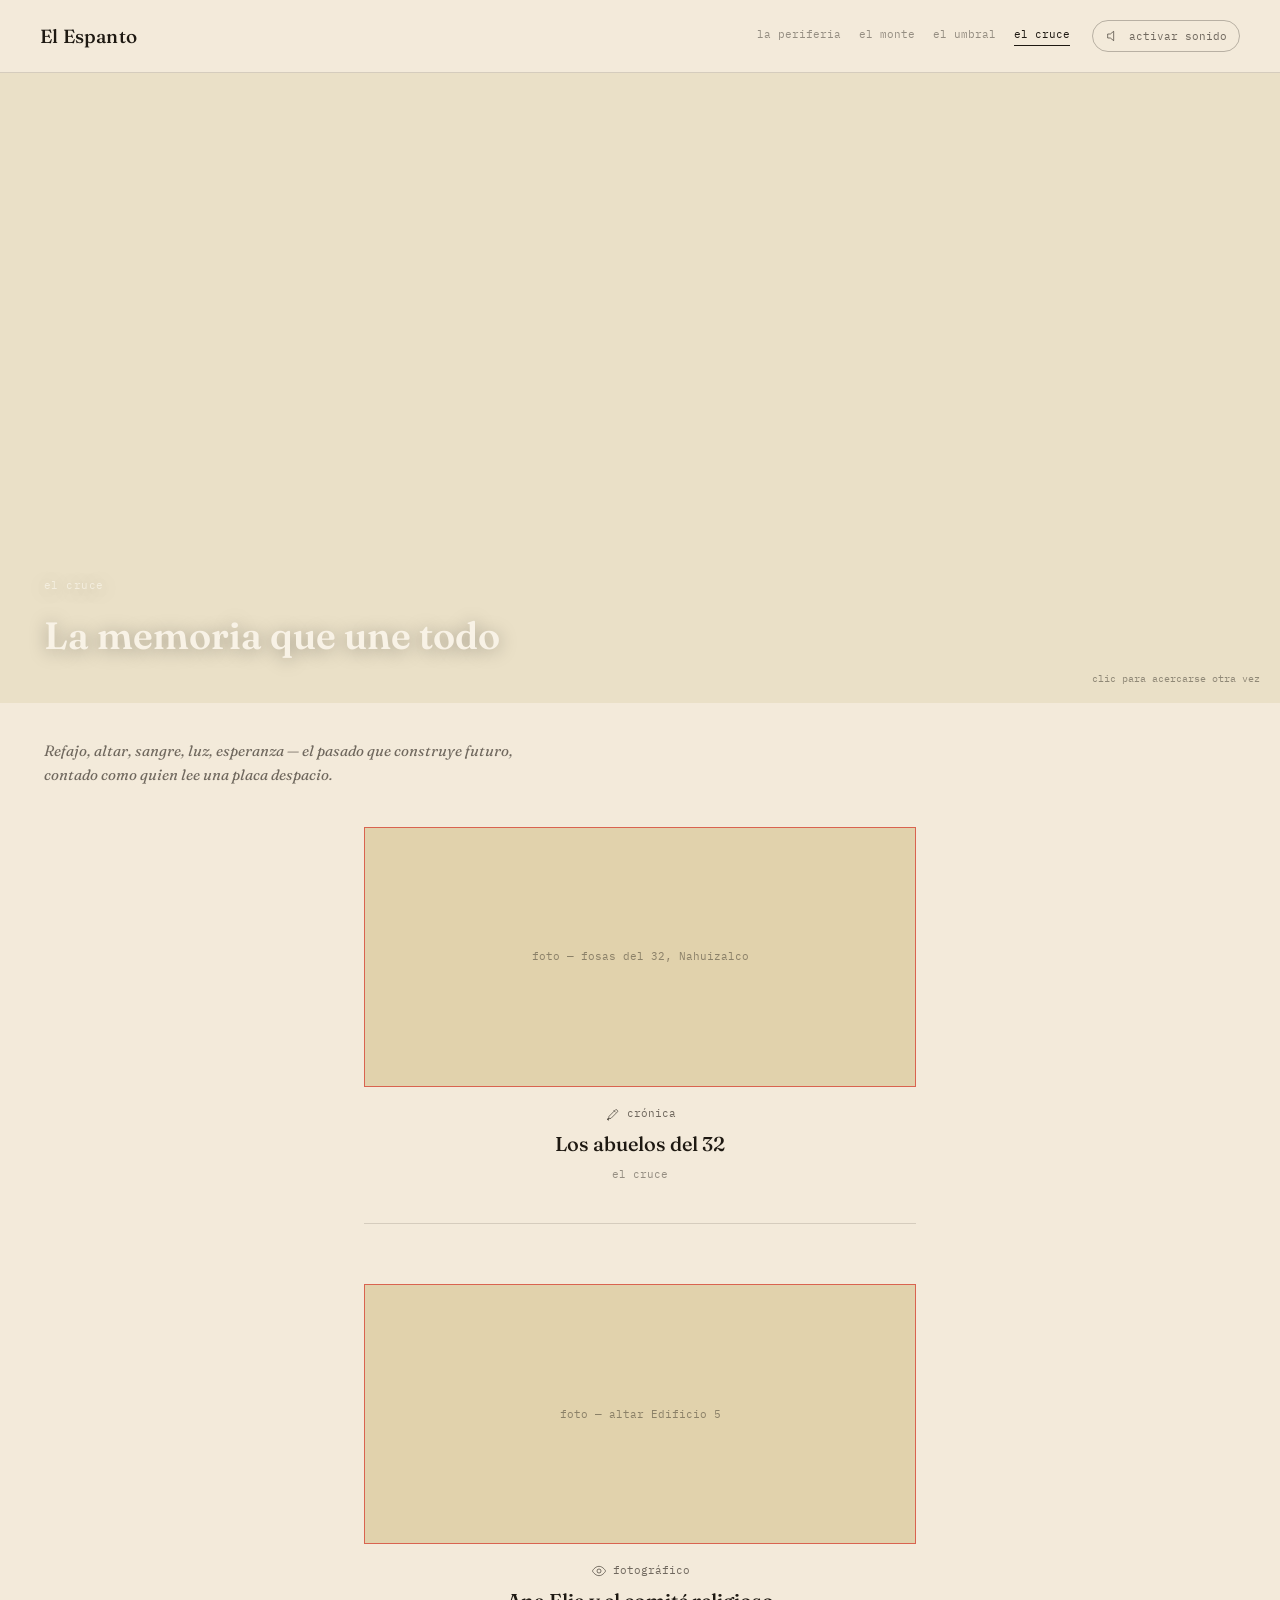
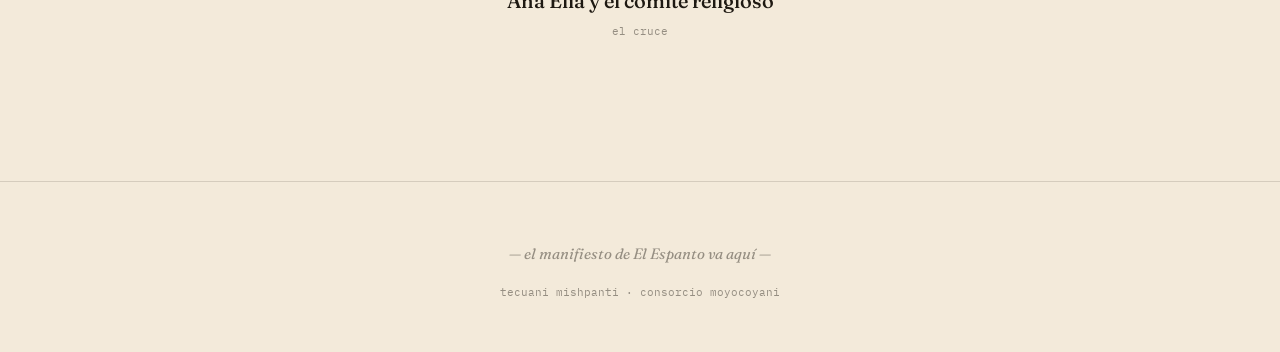
==== cruce.html @ b62038af "Add files via upload" ====
<!DOCTYPE html>
<html lang="es">
<head>
<meta charset="UTF-8">
<meta name="viewport" content="width=device-width, initial-scale=1.0">
<title>El Cruce — El Espanto</title>
<link rel="stylesheet" href="style.css">
</head>
<body>

<svg style="display:none" xmlns="http://www.w3.org/2000/svg">
  <symbol id="icon-eye" viewBox="0 0 24 24"><path d="M2 12s4-7 10-7 10 7 10 7-4 7-10 7S2 12 2 12z"/><circle cx="12" cy="12" r="3"/></symbol>
  <symbol id="icon-candil" viewBox="0 0 24 24"><path d="M8 14c0-3 1.5-5 4-5s4 2 4 5-2 4-4 4-4-1-4-4z"/><path d="M12 4c1.2 1.6 1.2 2.8 0 4.2"/><path d="M9 20h6M12 18v2"/></symbol>
  <symbol id="icon-pluma" viewBox="0 0 24 24"><path d="M3 21l6-1 10-10a2.6 2.6 0 00-3-3L6 17l-1 6z"/><path d="M13 8l3 3"/></symbol>
  <symbol id="icon-fogata" viewBox="0 0 24 24"><path d="M12 2c1.5 2.5 3 5 3 7.5a3 3 0 01-6 0C9 8 10 6.5 11 5.5c-.3 1.6.4 2.5 1 1.8-.4-2 0-3.4 0-5.3z"/><path d="M6 22c0-5.5 2.7-9 6-9s6 3.5 6 9"/></symbol>
  <symbol id="icon-caracola" viewBox="0 0 24 24"><path d="M12 3a7 7 0 017 7c0 5-4 9-9 9a5 5 0 01-5-5c0-3 2-5 5-5a3 3 0 013 3c0 1.4-1 2.4-2 2.4"/></symbol>
  <symbol id="icon-pincel" viewBox="0 0 24 24"><path d="M3 21l4-1 9-9-3-3-9 9-1 4z"/><path d="M16 5l3 3"/></symbol>
  <symbol id="icon-camara-video" viewBox="0 0 24 24"><rect x="3" y="9" width="12" height="9" rx="1"/><circle cx="9" cy="13.5" r="2.5"/><path d="M15 11l6-3v10l-6-3z"/><circle cx="6.5" cy="6.5" r="1.5"/><circle cx="12" cy="6.5" r="1.5"/></symbol>
</svg>

<header class="topbar">
  <a class="wordmark" href="index.html">El Espanto</a>
  <div class="topbar-right">
    <nav class="nav-territories">
      <a href="periferia.html">la periferia</a>
      <a href="monte.html">el monte</a>
      <a href="umbral.html">el umbral</a>
      <a href="cruce.html" class="active">el cruce</a>
    </nav>
    <button class="sound-toggle" aria-pressed="false">
      <svg class="icn" viewBox="0 0 24 24"><path d="M4 9v6h4l5 4V5L8 9H4z"/></svg>
      <span>activar sonido</span>
    </button>
  </div>
</header>

<div class="entrance">
  <div class="plaque-layer">
    <div class="plaque">
      <svg class="icn" style="width:22px;height:22px" viewBox="0 0 24 24"><use href="#icon-fogata"/></svg>
      <p>en memoria de quienes defendieron el río</p>
    </div>
  </div>
  <div class="ph">foto — altar, refajo, memoria</div>
  <div class="entrance-title">
    <p class="eyebrow">el cruce</p>
    <h1>La memoria que une todo</h1>
  </div>
  <div class="entrance-hint">clic para acercarse otra vez</div>
</div>

<div class="territory-intro">
  <p>Refajo, altar, sangre, luz, esperanza — el pasado que construye futuro, contado como quien lee una placa despacio.</p>
</div>

<div class="territory-feed feed-cruce">

  <div class="card">
    <div class="ph">foto — fosas del 32, Nahuizalco</div>
    <div class="cap">
      <div class="format-tag" style="justify-content:center; margin-bottom:6px;"><svg class="icn" viewBox="0 0 24 24"><use href="#icon-pluma"/></svg>crónica</div>
      <h3>Los abuelos del 32</h3>
      <p>el cruce</p>
    </div>
  </div>

  <div class="card">
    <div class="ph">foto — altar Edificio 5</div>
    <div class="cap">
      <div class="format-tag" style="justify-content:center; margin-bottom:6px;"><svg class="icn" viewBox="0 0 24 24"><use href="#icon-eye"/></svg>fotográfico</div>
      <h3>Ana Elia y el comité religioso</h3>
      <p>el cruce</p>
    </div>
  </div>

</div>

<footer>
  <p class="manifesto-slot">— el manifiesto de El Espanto va aquí —</p>
  <p class="footer-meta">tecuani mishpanti · consorcio moyocoyani</p>
</footer>

<script src="script.js"></script>
</body>
</html>
---- style.css ----
@import url('https://fonts.googleapis.com/css2?family=Fraunces:ital,opsz,wght@0,9..144,400;0,9..144,500;0,9..144,600;1,9..144,400&family=Inter:wght@400;500;600&family=IBM+Plex+Mono:wght@400;500&display=swap');

:root{
  --bg:#f3eada;
  --bg-2:#eae0c7;
  --bg-3:#e1d2ac;
  --text:#1e1912;
  --text-muted:rgba(30,25,18,0.62);
  --text-faint:rgba(30,25,18,0.44);
  --border:rgba(30,25,18,0.14);
  --border-strong:rgba(30,25,18,0.28);
  --on-accent:#f8f2e6; /* texto/íconos sobre bloques de color saturado (cortina, ramas, avance, puertas) */

  --font-display:'Fraunces', serif;
  --font-body:'Inter', sans-serif;
  --font-mono:'IBM Plex Mono', monospace;

  --periferia:#e5326b;
  --periferia-2:#ff7fa8;
  --monte:#47642d;
  --monte-2:#8fae5a;
  --monte-cafe:#6b4a2b; /* acento café, solo para El Monte, combinado con los verdes */
  --umbral:#b8791e;
  --umbral-2:#f0b84d;
  --cruce:#9c2b1f;
  --cruce-2:#d9634f;
}

*{box-sizing:border-box;}
html{scroll-behavior:smooth;}
body{
  margin:0;
  background:var(--bg);
  color:var(--text);
  font-family:var(--font-body);
  line-height:1.6;
  -webkit-font-smoothing:antialiased;
}
a{color:inherit; text-decoration:none;}
img{max-width:100%; display:block;}

@media (prefers-reduced-motion: reduce){
  *{animation-duration:0.001ms !important; transition-duration:0.001ms !important;}
}

/* ---------- shared chrome ---------- */
.topbar{
  display:flex; align-items:center; justify-content:space-between;
  padding:20px 40px;
  border-bottom:0.5px solid var(--border);
}
.wordmark{
  font-family:var(--font-display);
  font-size:19px; font-weight:500;
  letter-spacing:0.01em;
}
.topbar-right{display:flex; align-items:center; gap:22px;}
.sound-toggle{
  display:flex; align-items:center; gap:8px;
  background:none; border:0.5px solid var(--border-strong);
  color:var(--text-muted); font-family:var(--font-mono); font-size:11px;
  padding:7px 12px; border-radius:20px; cursor:pointer;
  transition:border-color 0.2s ease, color 0.2s ease;
}
.sound-toggle:hover{ color:var(--text); border-color:var(--text-muted); }
.sound-toggle.on{ color:var(--text); border-color:var(--text); }
.nav-territories{display:flex; gap:18px; font-family:var(--font-mono); font-size:11px; text-transform:lowercase;}
.nav-territories a{color:var(--text-faint); transition:color 0.2s ease;}
.nav-territories a:hover{color:var(--text);}
.nav-territories a.active{color:var(--text); border-bottom:1px solid currentColor; padding-bottom:2px;}

footer{
  padding:60px 40px 40px;
  border-top:0.5px solid var(--border);
  margin-top:80px;
  text-align:center;
}
.manifesto-slot{
  font-family:var(--font-display); font-style:italic; font-size:15px;
  color:var(--text-faint); max-width:480px; margin:0 auto 18px;
}
.footer-meta{font-family:var(--font-mono); font-size:11px; color:var(--text-faint);}

/* ---------- icons ---------- */
.icn{width:16px; height:16px; stroke:currentColor; fill:none; stroke-width:1.4; vertical-align:-3px;}
.format-tag{display:flex; align-items:center; gap:6px; font-family:var(--font-mono); font-size:10.5px; color:var(--text-muted); text-transform:lowercase;}

/* photo placeholder */
.ph{
  background:var(--bg-3);
  display:flex; align-items:center; justify-content:center;
  color:var(--text-faint); font-family:var(--font-mono); font-size:11px;
  text-align:center; padding:12px;
}

/* ---------- home: masthead ---------- */
.masthead{ padding:70px 40px 40px; text-align:center; }
.masthead h1{
  font-family:var(--font-display); font-weight:600; font-size:56px;
  margin:0 0 14px; letter-spacing:-0.01em;
}
.masthead .tagline{ font-family:var(--font-display); font-style:italic; font-size:18px; margin:0 0 10px; }
.masthead .desc{ font-size:13.5px; color:var(--text-muted); max-width:440px; margin:0 auto; }

/* ---------- home: featured ---------- */
.featured{ padding:20px 40px 10px; }
.eyebrow{ font-family:var(--font-mono); font-size:10.5px; color:var(--text-faint); text-transform:lowercase; letter-spacing:0.04em; margin:0 0 12px;}
.featured-card{ border-radius:6px; overflow:hidden; }
.featured-card .ph{ height:340px; }
.featured-meta{ display:flex; align-items:center; justify-content:space-between; padding:16px 4px 0; }
.featured-meta h2{ font-family:var(--font-display); font-weight:500; font-size:22px; margin:0; }
.featured-meta .terr{ font-family:var(--font-mono); font-size:11px; color:var(--text-muted); }

/* ---------- home: doors ---------- */
.doors{ padding:50px 40px 20px; }
.doors-grid{
  display:grid; grid-template-columns:repeat(auto-fit, minmax(220px, 1fr)); gap:18px;
}
.door{
  position:relative; border-radius:8px; overflow:hidden; height:260px;
  border:0.5px solid var(--border); cursor:pointer;
  transition:transform 0.35s ease, border-color 0.35s ease;
}
.door:hover{ transform:translateY(-4px); border-color:var(--border-strong); }
.door .ph{ position:absolute; inset:0; }
.door-motif{ position:absolute; inset:0; display:flex; align-items:center; justify-content:center; opacity:0.85; transition:transform 0.5s ease; }
.door:hover .door-motif{ transform:scale(1.08); }
.door-label{
  position:absolute; left:0; right:0; bottom:0; padding:16px;
  background:linear-gradient(to top, rgba(0,0,0,0.45), transparent);
  color:var(--on-accent);
}
.door-label .name{ font-family:var(--font-display); font-size:19px; font-weight:500; }
.door-label .sense{ font-family:var(--font-mono); font-size:10px; opacity:0.8; text-transform:lowercase; }

.door.periferia{ background:color-mix(in srgb, var(--periferia) 16%, var(--bg-2)); }
.door.monte{ background:color-mix(in srgb, var(--monte) 16%, var(--bg-2)); }
.door.umbral{ background:color-mix(in srgb, var(--umbral) 16%, var(--bg-2)); }
.door.cruce{ background:color-mix(in srgb, var(--cruce) 16%, var(--bg-2)); }

/* ================= TERRITORY PAGES ================= */

/* entrance stage, shared mechanics, themed by territory */
.entrance{ position:relative; height:70vh; min-height:420px; overflow:hidden; }
.entrance .ph{ position:absolute; inset:0; }
.entrance-title{
  position:absolute; left:0; right:0; bottom:0; padding:36px 44px;
  z-index:3; color:var(--on-accent);
  text-shadow:0 2px 18px rgba(0,0,0,0.35);
}
.entrance-title .eyebrow{ color:rgba(248,242,230,0.8); }
.entrance-title h1{ font-family:var(--font-display); font-weight:600; font-size:38px; margin:0; max-width:600px; }
.entrance-hint{
  position:absolute; bottom:16px; right:20px; z-index:4;
  font-family:var(--font-mono); font-size:10px; color:var(--text-faint);
}

/* Umbral: curtain */
.curtain-panel{ position:absolute; top:0; width:50%; height:100%; z-index:2; transition:transform 0.9s cubic-bezier(.65,0,.35,1); display:flex; align-items:center; justify-content:center; color:var(--on-accent); }
.curtain-panel.l{ left:0; background:var(--umbral); }
.curtain-panel.r{ right:0; background:var(--umbral); }
.entrance.opened .curtain-panel.l{ transform:translateX(-100%); }
.entrance.opened .curtain-panel.r{ transform:translateX(100%); }

/* Monte: branches */
.branch-layer{ position:absolute; inset:0; z-index:2; background:linear-gradient(160deg, var(--monte-cafe), var(--monte)); color:var(--on-accent); display:flex; align-items:center; justify-content:center; transition:opacity 0.8s ease, transform 0.8s ease; }
.entrance.opened .branch-layer{ opacity:0; transform:scale(1.25); }

/* Periferia: advance */
.advance-layer{ position:absolute; inset:0; z-index:2; background:var(--periferia); color:var(--on-accent); display:flex; align-items:center; justify-content:center; transition:transform 0.8s ease, opacity 0.8s ease; }
.entrance.opened .advance-layer{ transform:scale(3); opacity:0; }

/* Cruce: plaque */
.plaque-layer{ position:absolute; inset:0; z-index:2; display:flex; align-items:center; justify-content:center; background:var(--bg-2); }
.plaque{
  width:60%; max-width:420px; padding:36px 24px; text-align:center;
  border:1px solid var(--cruce-2); color:var(--text);
  transition:transform 0.9s cubic-bezier(.65,0,.35,1), opacity 0.9s ease;
}
.plaque p{ font-family:var(--font-display); font-style:italic; font-size:15px; margin:10px 0 0; }
.entrance.opened .plaque-layer{ }
.entrance.opened .plaque{ transform:scale(6); opacity:0; }

/* ---------- territory content zones ---------- */
.territory-intro{ padding:36px 44px 10px; max-width:560px; }
.territory-intro p{ font-family:var(--font-display); font-style:italic; color:var(--text-muted); font-size:15px; margin:0; }

.territory-feed{ padding:30px 44px 20px; }

/* Umbral layout: ceremonious, hung paintings */
.feed-umbral{ display:grid; grid-template-columns:repeat(auto-fit, minmax(260px,1fr)); gap:46px; justify-items:center; }
.feed-umbral .card{ width:100%; max-width:320px; text-align:center; }
.feed-umbral .frame{ border:10px solid var(--bg-3); box-shadow:0 0 0 1px var(--border-strong); }
.feed-umbral .frame .ph{ height:280px; }
.feed-umbral .cap{ margin-top:14px; }
.feed-umbral .cap h3{ font-family:var(--font-display); font-weight:500; font-size:17px; margin:0 0 4px; }

/* Periferia layout: chaos with purpose */
.feed-periferia{ display:grid; grid-template-columns:repeat(6,1fr); gap:10px; }
.feed-periferia .card{ position:relative; border-radius:4px; overflow:hidden; border:1px solid var(--periferia-2); }
.feed-periferia .card:nth-child(1){ grid-column:span 4; grid-row:span 2; transform:rotate(-0.6deg); }
.feed-periferia .card:nth-child(2){ grid-column:span 2; transform:rotate(1.2deg); margin-top:18px; }
.feed-periferia .card:nth-child(3){ grid-column:span 2; transform:rotate(-1deg); margin-top:-8px; }
.feed-periferia .card:nth-child(4){ grid-column:span 3; transform:rotate(0.8deg); }
.feed-periferia .card:nth-child(5){ grid-column:span 3; transform:rotate(-0.4deg); margin-top:10px; }
.feed-periferia .card .ph{ height:180px; }
.feed-periferia .cap{ padding:10px 12px; background:var(--bg-2); }
.feed-periferia .cap h3{ font-family:var(--font-body); font-weight:600; font-size:13px; margin:0 0 4px; }

/* Monte layout: ordered, organic */
.feed-monte{ display:grid; grid-template-columns:repeat(auto-fit, minmax(230px,1fr)); gap:24px; }
.feed-monte .card{ border-radius:14px; overflow:hidden; border:0.5px solid var(--border); }
.feed-monte .card .ph{ height:200px; }
.feed-monte .cap{ padding:14px 16px; background:var(--bg-2); }
.feed-monte .cap h3{ font-family:var(--font-display); font-weight:500; font-size:15px; margin:0 0 4px; }

/* Cruce layout: monument, one at a time */
.feed-cruce{ display:flex; flex-direction:column; gap:60px; max-width:640px; margin:0 auto; }
.feed-cruce .card{ text-align:center; padding-bottom:40px; border-bottom:1px solid var(--border); }
.feed-cruce .card:last-child{ border-bottom:none; }
.feed-cruce .card .ph{ height:260px; margin-bottom:18px; border:1px solid var(--cruce-2); }
.feed-cruce .cap h3{ font-family:var(--font-display); font-weight:500; font-size:20px; margin:0 0 6px; }
.feed-cruce .cap p{ font-family:var(--font-mono); font-size:11px; color:var(--text-faint); margin:0; }

@media (max-width:640px){
  .masthead h1{ font-size:38px; }
  .feed-periferia{ grid-template-columns:repeat(2,1fr); }
  .feed-periferia .card{ grid-column:span 2 !important; transform:none !important; margin:0 !important; }
  .topbar{ padding:16px 20px; flex-wrap:wrap; gap:10px; }
  .nav-territories{ order:3; width:100%; justify-content:space-between; }
}
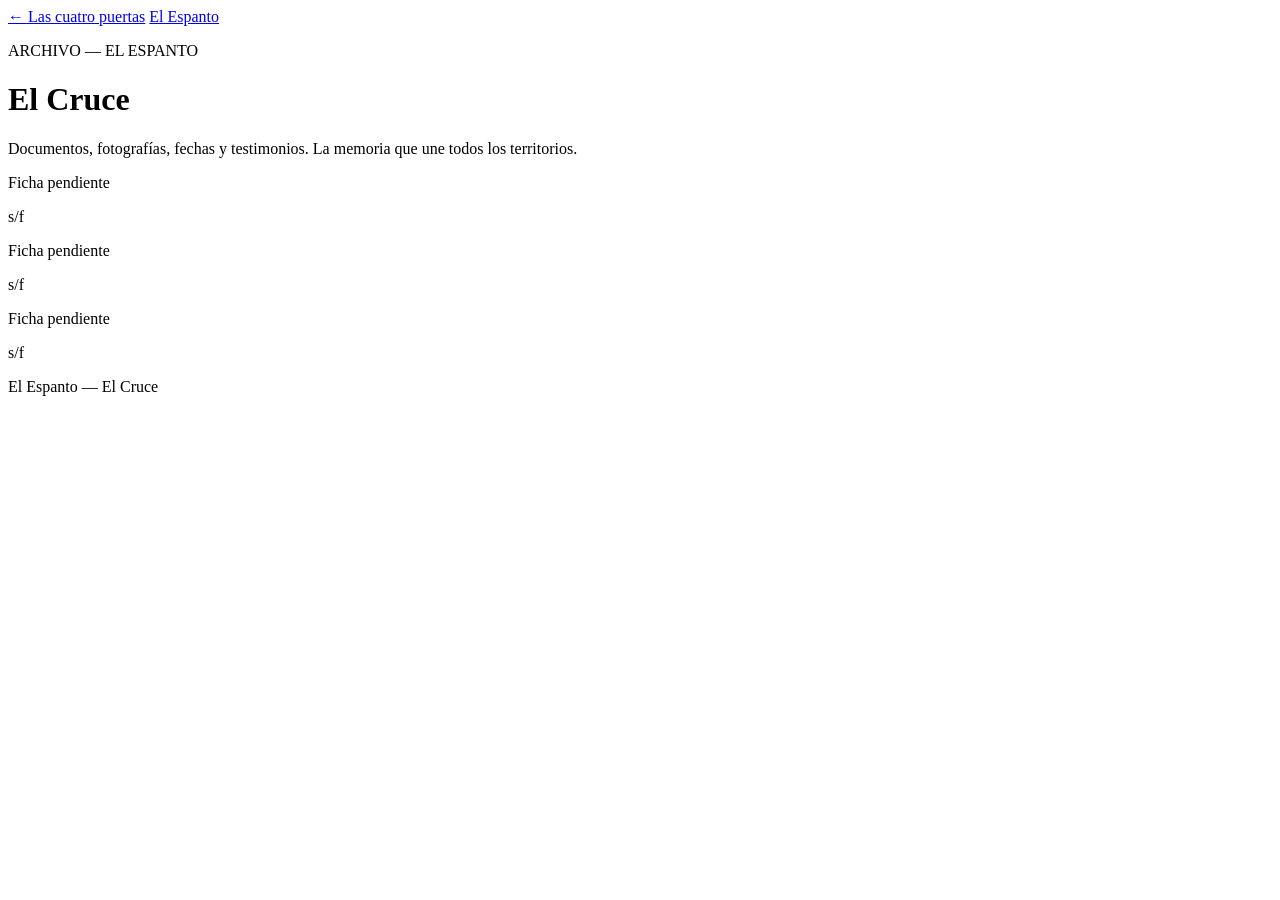
==== commit 0b96fa50: "Add files via upload" ====
--- a/cruce.html
+++ b/cruce.html
@@ -4,82 +4,51 @@
 <meta charset="UTF-8">
 <meta name="viewport" content="width=device-width, initial-scale=1.0">
 <title>El Cruce — El Espanto</title>
-<link rel="stylesheet" href="style.css">
+<meta name="description" content="El Cruce: documentos, fotografías, fechas y testimonios — un archivo y un monumento a la memoria.">
+
+<link rel="preconnect" href="https://fonts.googleapis.com">
+<link rel="preconnect" href="https://fonts.gstatic.com" crossorigin>
+<link href="https://fonts.googleapis.com/css2?family=Special+Elite&display=swap" rel="stylesheet">
+
+<link rel="stylesheet" href="css/main.css">
+<link rel="stylesheet" href="css/cruce.css">
 </head>
-<body>
+<body class="cruce">
 
-<svg style="display:none" xmlns="http://www.w3.org/2000/svg">
-  <symbol id="icon-eye" viewBox="0 0 24 24"><path d="M2 12s4-7 10-7 10 7 10 7-4 7-10 7S2 12 2 12z"/><circle cx="12" cy="12" r="3"/></symbol>
-  <symbol id="icon-candil" viewBox="0 0 24 24"><path d="M8 14c0-3 1.5-5 4-5s4 2 4 5-2 4-4 4-4-1-4-4z"/><path d="M12 4c1.2 1.6 1.2 2.8 0 4.2"/><path d="M9 20h6M12 18v2"/></symbol>
-  <symbol id="icon-pluma" viewBox="0 0 24 24"><path d="M3 21l6-1 10-10a2.6 2.6 0 00-3-3L6 17l-1 6z"/><path d="M13 8l3 3"/></symbol>
-  <symbol id="icon-fogata" viewBox="0 0 24 24"><path d="M12 2c1.5 2.5 3 5 3 7.5a3 3 0 01-6 0C9 8 10 6.5 11 5.5c-.3 1.6.4 2.5 1 1.8-.4-2 0-3.4 0-5.3z"/><path d="M6 22c0-5.5 2.7-9 6-9s6 3.5 6 9"/></symbol>
-  <symbol id="icon-caracola" viewBox="0 0 24 24"><path d="M12 3a7 7 0 017 7c0 5-4 9-9 9a5 5 0 01-5-5c0-3 2-5 5-5a3 3 0 013 3c0 1.4-1 2.4-2 2.4"/></symbol>
-  <symbol id="icon-pincel" viewBox="0 0 24 24"><path d="M3 21l4-1 9-9-3-3-9 9-1 4z"/><path d="M16 5l3 3"/></symbol>
-  <symbol id="icon-camara-video" viewBox="0 0 24 24"><rect x="3" y="9" width="12" height="9" rx="1"/><circle cx="9" cy="13.5" r="2.5"/><path d="M15 11l6-3v10l-6-3z"/><circle cx="6.5" cy="6.5" r="1.5"/><circle cx="12" cy="6.5" r="1.5"/></symbol>
-</svg>
+<nav class="u-nav">
+  <a href="universos.html" class="u-nav__volver">← Las cuatro puertas</a>
+  <a href="index.html">El Espanto</a>
+</nav>
 
-<header class="topbar">
-  <a class="wordmark" href="index.html">El Espanto</a>
-  <div class="topbar-right">
-    <nav class="nav-territories">
-      <a href="periferia.html">la periferia</a>
-      <a href="monte.html">el monte</a>
-      <a href="umbral.html">el umbral</a>
-      <a href="cruce.html" class="active">el cruce</a>
-    </nav>
-    <button class="sound-toggle" aria-pressed="false">
-      <svg class="icn" viewBox="0 0 24 24"><path d="M4 9v6h4l5 4V5L8 9H4z"/></svg>
-      <span>activar sonido</span>
-    </button>
-  </div>
+<header class="cruce__hero">
+  <p class="cruce__eyebrow">ARCHIVO — EL ESPANTO</p>
+  <h1 class="cruce__titulo">El Cruce</h1>
+  <!-- TEXTO: reemplaza esta bajada con tu propia línea editorial -->
+  <p class="cruce__bajada">Documentos, fotografías, fechas y testimonios. La memoria que une todos los territorios.</p>
 </header>
 
-<div class="entrance">
-  <div class="plaque-layer">
-    <div class="plaque">
-      <svg class="icn" style="width:22px;height:22px" viewBox="0 0 24 24"><use href="#icon-fogata"/></svg>
-      <p>en memoria de quienes defendieron el río</p>
-    </div>
-  </div>
-  <div class="ph">foto — altar, refajo, memoria</div>
-  <div class="entrance-title">
-    <p class="eyebrow">el cruce</p>
-    <h1>La memoria que une todo</h1>
-  </div>
-  <div class="entrance-hint">clic para acercarse otra vez</div>
-</div>
+<!-- ARCHIVO: cada .cruce__ficha es un placeholder de documento.
+     Sustituye la imagen por <img src="images/cruce/nombre.jpg" alt="...">
+     y completa título/fecha reales. -->
+<section class="cruce__archivo" aria-label="Fichas de El Cruce">
+  <article class="cruce__ficha" data-num="001">
+    <div class="cruce__ficha__imagen"></div>
+    <p class="cruce__ficha__titulo">Ficha pendiente</p>
+    <p class="cruce__ficha__fecha">s/f</p>
+  </article>
+  <article class="cruce__ficha" data-num="002">
+    <div class="cruce__ficha__imagen"></div>
+    <p class="cruce__ficha__titulo">Ficha pendiente</p>
+    <p class="cruce__ficha__fecha">s/f</p>
+  </article>
+  <article class="cruce__ficha" data-num="003">
+    <div class="cruce__ficha__imagen"></div>
+    <p class="cruce__ficha__titulo">Ficha pendiente</p>
+    <p class="cruce__ficha__fecha">s/f</p>
+  </article>
+</section>
 
-<div class="territory-intro">
-  <p>Refajo, altar, sangre, luz, esperanza — el pasado que construye futuro, contado como quien lee una placa despacio.</p>
-</div>
+<footer class="u-footer">El Espanto — El Cruce</footer>
 
-<div class="territory-feed feed-cruce">
-
-  <div class="card">
-    <div class="ph">foto — fosas del 32, Nahuizalco</div>
-    <div class="cap">
-      <div class="format-tag" style="justify-content:center; margin-bottom:6px;"><svg class="icn" viewBox="0 0 24 24"><use href="#icon-pluma"/></svg>crónica</div>
-      <h3>Los abuelos del 32</h3>
-      <p>el cruce</p>
-    </div>
-  </div>
-
-  <div class="card">
-    <div class="ph">foto — altar Edificio 5</div>
-    <div class="cap">
-      <div class="format-tag" style="justify-content:center; margin-bottom:6px;"><svg class="icn" viewBox="0 0 24 24"><use href="#icon-eye"/></svg>fotográfico</div>
-      <h3>Ana Elia y el comité religioso</h3>
-      <p>el cruce</p>
-    </div>
-  </div>
-
-</div>
-
-<footer>
-  <p class="manifesto-slot">— el manifiesto de El Espanto va aquí —</p>
-  <p class="footer-meta">tecuani mishpanti · consorcio moyocoyani</p>
-</footer>
-
-<script src="script.js"></script>
 </body>
 </html>
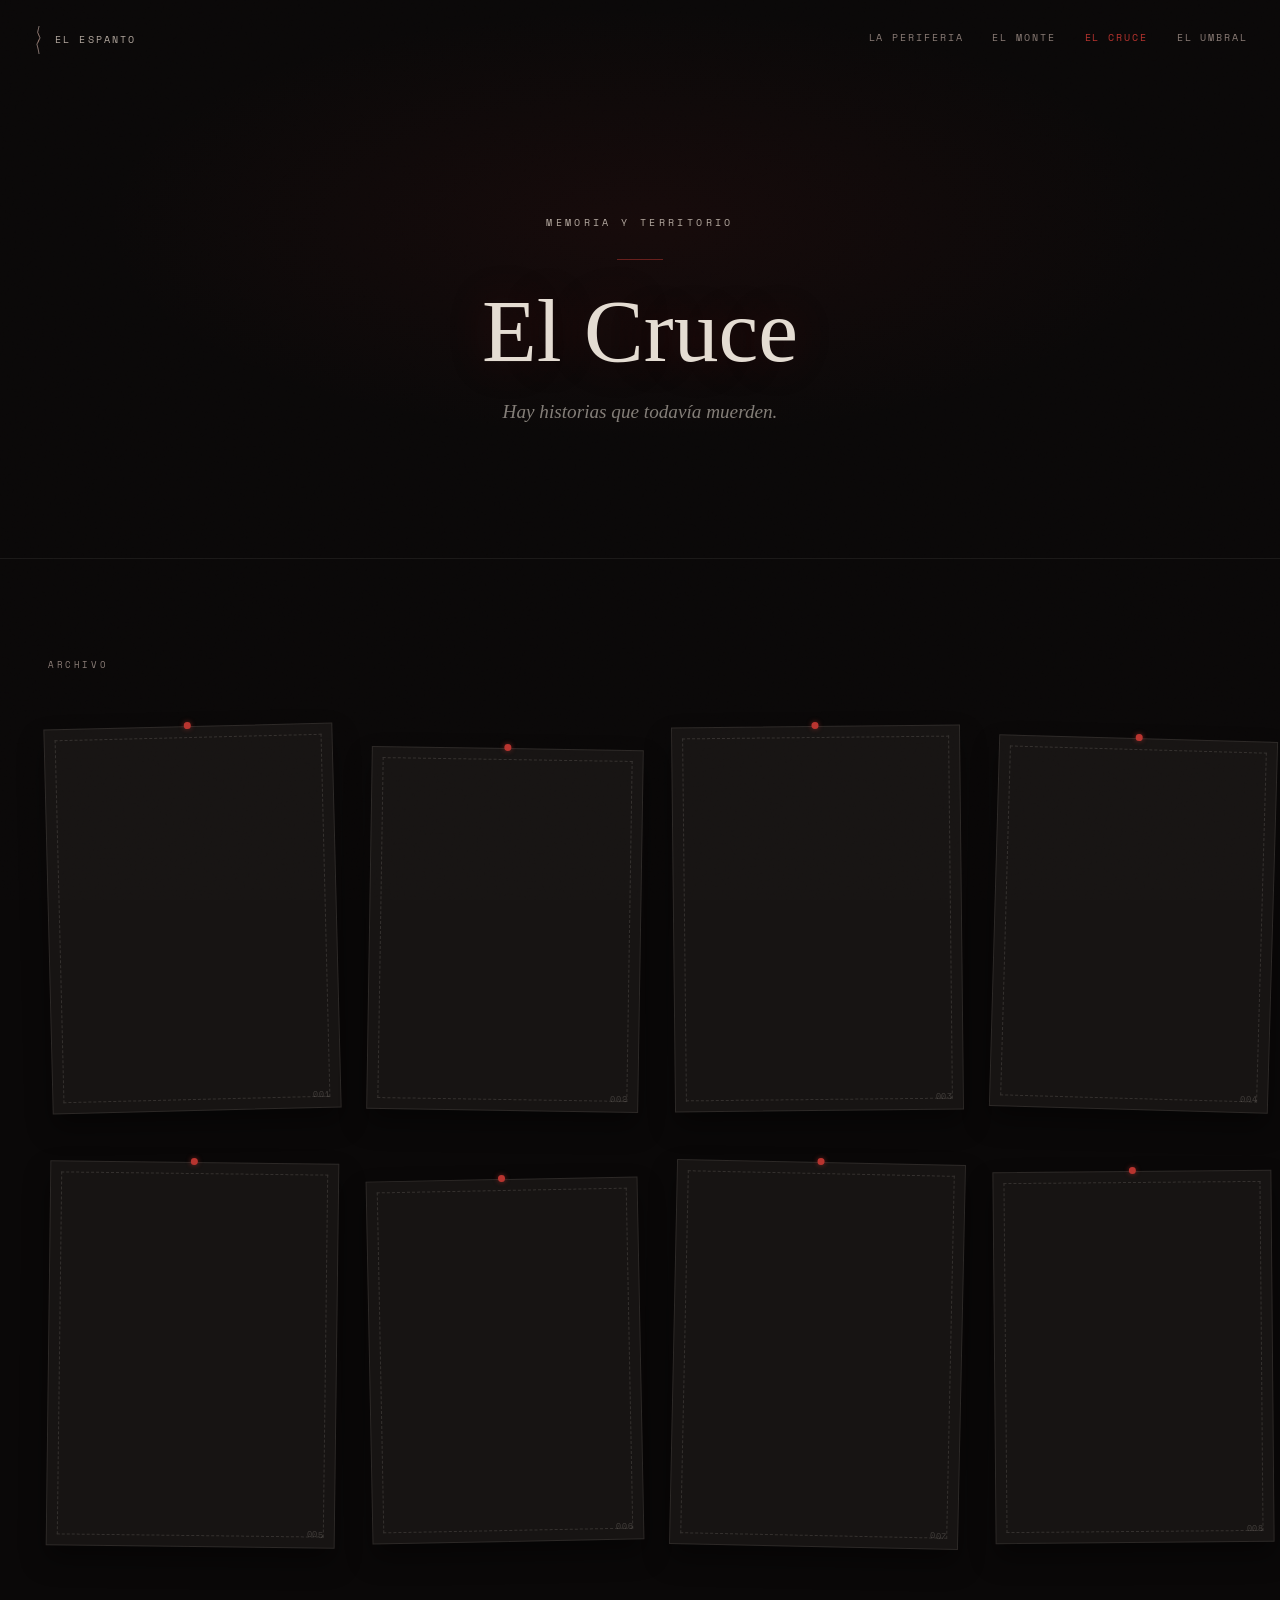
==== commit 1c357278: "Add files via upload" ====
--- a/cruce.html
+++ b/cruce.html
@@ -4,51 +4,300 @@
 <meta charset="UTF-8">
 <meta name="viewport" content="width=device-width, initial-scale=1.0">
 <title>El Cruce — El Espanto</title>
-<meta name="description" content="El Cruce: documentos, fotografías, fechas y testimonios — un archivo y un monumento a la memoria.">
-
 <link rel="preconnect" href="https://fonts.googleapis.com">
 <link rel="preconnect" href="https://fonts.gstatic.com" crossorigin>
-<link href="https://fonts.googleapis.com/css2?family=Special+Elite&display=swap" rel="stylesheet">
-
-<link rel="stylesheet" href="css/main.css">
-<link rel="stylesheet" href="css/cruce.css">
+<link href="https://fonts.googleapis.com/css2?family=IM+Fell+English:ital@0;1&family=Space+Mono:ital,wght@0,400;0,700;1,400&display=swap" rel="stylesheet">
+
+<style>
+  *, *::before, *::after { box-sizing: border-box; margin: 0; padding: 0; }
+
+  :root {
+    --negro:        #0a0808;
+    --piedra:       #171413;
+    --piedra-clara: #241f1e;
+    --hueso:        #e4dcd2;
+    --gris-med:     #8a7c76;
+    --gris-claro:   #b3a89f;
+
+    --sangre:       #8f2020;
+    --sangre-viva:  #b8342f;
+
+    --periferia:    #6f9a2c;
+    --monte:        #4a6b4a;
+    --cruce:        #8f2020;
+    --umbral:       #a3822f;
+  }
+
+  html { scroll-behavior: smooth; }
+  body {
+    background: var(--negro);
+    color: var(--hueso);
+    font-family: 'Space Mono', monospace;
+    min-height: 100vh;
+  }
+
+  .grano {
+    position: fixed;
+    inset: 0;
+    z-index: 90;
+    pointer-events: none;
+    background-image: url("data:image/svg+xml,%3Csvg viewBox='0 0 512 512' xmlns='http://www.w3.org/2000/svg'%3E%3Cfilter id='n'%3E%3CfeTurbulence type='fractalNoise' baseFrequency='0.7' numOctaves='4' stitchTiles='stitch'/%3E%3C/filter%3E%3Crect width='100%25' height='100%25' filter='url(%23n)' opacity='0.09'/%3E%3C/svg%3E");
+    opacity: 0.6;
+    mix-blend-mode: overlay;
+  }
+
+  .marca {
+    position: fixed;
+    top: 1.6rem; left: 2rem;
+    z-index: 100;
+    display: flex;
+    align-items: center;
+    gap: 0.55rem;
+    text-decoration: none;
+  }
+  .marca svg { display: block; }
+  .marca-texto {
+    font-family: 'Space Mono', monospace;
+    font-size: 0.62rem;
+    letter-spacing: 0.22em;
+    text-transform: uppercase;
+    color: var(--gris-claro);
+  }
+
+  .nav-territorios {
+    position: fixed;
+    top: 1.9rem; right: 2rem;
+    z-index: 100;
+    display: flex;
+    gap: 1.8rem;
+  }
+  .nav-territorios a {
+    font-family: 'Space Mono', monospace;
+    font-size: 0.6rem;
+    letter-spacing: 0.2em;
+    text-transform: uppercase;
+    text-decoration: none;
+    color: var(--gris-med);
+    transition: color 0.4s ease;
+  }
+  .nav-territorios a:hover { color: var(--hueso); }
+  .nav-territorios a.activo { color: var(--sangre-viva); }
+
+  @media (max-width: 720px) {
+    .nav-territorios { display: none; }
+  }
+
+  /* ══════════════════════════════
+     HERO — monumento. Simétrico, centrado,
+     como una inscripción en piedra.
+  ══════════════════════════════ */
+  .hero {
+    position: relative;
+    min-height: 62vh;
+    display: flex;
+    align-items: center;
+    justify-content: center;
+    text-align: center;
+    padding: 9rem 2rem 4rem;
+    overflow: hidden;
+  }
+
+  .hero-fondo {
+    position: absolute;
+    inset: 0;
+    z-index: 0;
+    background:
+      radial-gradient(ellipse 60% 55% at 50% 40%, rgba(143,32,32,0.09) 0%, transparent 70%),
+      var(--negro);
+  }
+
+  .hero-contenido {
+    position: relative;
+    z-index: 1;
+    max-width: 620px;
+  }
+
+  .regla {
+    width: 46px;
+    height: 1px;
+    background: var(--sangre-viva);
+    opacity: 0.5;
+    margin: 0 auto 1.6rem;
+  }
+
+  .hero-tag {
+    display: block;
+    font-family: 'Space Mono', monospace;
+    font-size: 0.62rem;
+    letter-spacing: 0.34em;
+    text-transform: uppercase;
+    color: var(--gris-claro);
+    margin-bottom: 1.8rem;
+  }
+
+  .hero-titulo {
+    font-family: 'IM Fell English', serif;
+    font-weight: 400;
+    font-size: clamp(3.2rem, 8vw, 5.6rem);
+    line-height: 1;
+    color: var(--hueso);
+    margin-bottom: 1.6rem;
+    text-shadow: 0 0 40px rgba(143,32,32,0.25);
+  }
+
+  .hero-frase {
+    font-family: 'IM Fell English', serif;
+    font-style: italic;
+    font-size: clamp(1rem, 1.5vw, 1.25rem);
+    color: rgba(228,220,210,0.55);
+  }
+
+  /* ══════════════════════════════
+     ARCHIVO — mitad archivero, mitad pizarra
+     de personas desaparecidas. Fichas ancladas
+     con un alfiler, ligeramente desalineadas,
+     unidas por hilos finos como en una investigación.
+  ══════════════════════════════ */
+  .archivo {
+    position: relative;
+    max-width: 1300px;
+    margin: 0 auto;
+    padding: 3rem 3rem 9rem;
+    border-top: 1px solid rgba(228,220,210,0.08);
+  }
+
+  .archivo-etiqueta {
+    display: block;
+    font-family: 'Space Mono', monospace;
+    font-size: 0.58rem;
+    letter-spacing: 0.28em;
+    text-transform: uppercase;
+    color: var(--gris-med);
+    margin: 3.2rem 0 3.4rem;
+  }
+
+  .tablero {
+    position: relative;
+    display: grid;
+    grid-template-columns: repeat(4, 1fr);
+    gap: 3.2rem 2rem;
+  }
+
+  .ficha {
+    position: relative;
+    aspect-ratio: 3 / 4;
+    background: var(--piedra);
+    border: 1px solid rgba(228,220,210,0.1);
+    box-shadow: 0 14px 26px rgba(0,0,0,0.4);
+  }
+  .ficha:nth-child(1) { transform: rotate(-1.4deg); }
+  .ficha:nth-child(2) { transform: rotate(0.9deg); margin-top: 1.4rem; }
+  .ficha:nth-child(3) { transform: rotate(-0.6deg); }
+  .ficha:nth-child(4) { transform: rotate(1.6deg); margin-top: 0.8rem; }
+  .ficha:nth-child(5) { transform: rotate(0.7deg); }
+  .ficha:nth-child(6) { transform: rotate(-1.1deg); margin-top: 1.1rem; }
+  .ficha:nth-child(7) { transform: rotate(1.2deg); }
+  .ficha:nth-child(8) { transform: rotate(-0.5deg); margin-top: 0.6rem; }
+
+  .ficha::before {
+    /* el alfiler */
+    content: '';
+    position: absolute;
+    top: -5px; left: 50%;
+    transform: translateX(-50%);
+    width: 7px; height: 7px;
+    border-radius: 50%;
+    background: var(--sangre-viva);
+    box-shadow: 0 0 5px rgba(184,52,47,0.6);
+  }
+
+  .ficha-interior {
+    position: absolute;
+    inset: 10px;
+    border: 1px dashed rgba(228,220,210,0.14);
+  }
+
+  .ficha-numero {
+    position: absolute;
+    bottom: 7px; right: 10px;
+    font-family: 'Space Mono', monospace;
+    font-size: 0.52rem;
+    letter-spacing: 0.08em;
+    color: rgba(228,220,210,0.22);
+  }
+
+  /* hilos que conectan algunas fichas, como en una investigación */
+  .hilo {
+    position: absolute;
+    height: 1px;
+    background: rgba(184,52,47,0.28);
+    transform-origin: left center;
+    pointer-events: none;
+  }
+
+  @media (max-width: 900px) {
+    .tablero { grid-template-columns: repeat(3, 1fr); }
+    .hilo { display: none; }
+  }
+  @media (max-width: 600px) {
+    .tablero { grid-template-columns: repeat(2, 1fr); gap: 2.4rem 1.2rem; }
+    .ficha { transform: none !important; margin-top: 0 !important; }
+  }
+</style>
 </head>
-<body class="cruce">
-
-<nav class="u-nav">
-  <a href="universos.html" class="u-nav__volver">← Las cuatro puertas</a>
-  <a href="index.html">El Espanto</a>
+<body>
+
+<a class="marca" href="index.html" aria-label="El Espanto — inicio">
+  <svg viewBox="0 0 40 80" width="14" height="28" xmlns="http://www.w3.org/2000/svg" aria-hidden="true">
+    <defs>
+      <radialGradient id="luz-marca" cx="50%" cy="50%" r="60%">
+        <stop offset="0%"   stop-color="#e4a08a" stop-opacity="0.7"/>
+        <stop offset="100%" stop-color="#8f2020" stop-opacity="0"/>
+      </radialGradient>
+    </defs>
+    <path d="M20,1 L16,18 L23,34 L14,52 L18,68 L20,79"
+      fill="none" stroke="#e4dcd2" stroke-width="1.8"
+      stroke-linecap="round" stroke-linejoin="round" opacity="0.8"/>
+    <path d="M20,1 L16,18 L23,34 L14,52 L18,68 L20,79"
+      fill="none" stroke="url(#luz-marca)" stroke-width="3"
+      stroke-linecap="round" opacity="0.6"/>
+  </svg>
+  <span class="marca-texto">El Espanto</span>
+</a>
+
+<nav class="nav-territorios">
+  <a href="periferia.html">La Periferia</a>
+  <a href="monte.html">El Monte</a>
+  <a class="activo" href="cruce.html">El Cruce</a>
+  <a href="umbral.html">El Umbral</a>
 </nav>
 
-<header class="cruce__hero">
-  <p class="cruce__eyebrow">ARCHIVO — EL ESPANTO</p>
-  <h1 class="cruce__titulo">El Cruce</h1>
-  <!-- TEXTO: reemplaza esta bajada con tu propia línea editorial -->
-  <p class="cruce__bajada">Documentos, fotografías, fechas y testimonios. La memoria que une todos los territorios.</p>
-</header>
-
-<!-- ARCHIVO: cada .cruce__ficha es un placeholder de documento.
-     Sustituye la imagen por <img src="images/cruce/nombre.jpg" alt="...">
-     y completa título/fecha reales. -->
-<section class="cruce__archivo" aria-label="Fichas de El Cruce">
-  <article class="cruce__ficha" data-num="001">
-    <div class="cruce__ficha__imagen"></div>
-    <p class="cruce__ficha__titulo">Ficha pendiente</p>
-    <p class="cruce__ficha__fecha">s/f</p>
-  </article>
-  <article class="cruce__ficha" data-num="002">
-    <div class="cruce__ficha__imagen"></div>
-    <p class="cruce__ficha__titulo">Ficha pendiente</p>
-    <p class="cruce__ficha__fecha">s/f</p>
-  </article>
-  <article class="cruce__ficha" data-num="003">
-    <div class="cruce__ficha__imagen"></div>
-    <p class="cruce__ficha__titulo">Ficha pendiente</p>
-    <p class="cruce__ficha__fecha">s/f</p>
-  </article>
+<section class="hero">
+  <div class="hero-fondo"></div>
+  <div class="hero-contenido">
+    <span class="hero-tag">Memoria y territorio</span>
+    <div class="regla"></div>
+    <h1 class="hero-titulo">El Cruce</h1>
+    <p class="hero-frase">Hay historias que todavía muerden.</p>
+  </div>
 </section>
 
-<footer class="u-footer">El Espanto — El Cruce</footer>
+<section class="archivo">
+  <span class="archivo-etiqueta">Archivo</span>
+
+  <div class="tablero">
+    <div class="ficha"><div class="ficha-interior"></div><span class="ficha-numero">001</span></div>
+    <div class="ficha"><div class="ficha-interior"></div><span class="ficha-numero">002</span></div>
+    <div class="ficha"><div class="ficha-interior"></div><span class="ficha-numero">003</span></div>
+    <div class="ficha"><div class="ficha-interior"></div><span class="ficha-numero">004</span></div>
+    <div class="ficha"><div class="ficha-interior"></div><span class="ficha-numero">005</span></div>
+    <div class="ficha"><div class="ficha-interior"></div><span class="ficha-numero">006</span></div>
+    <div class="ficha"><div class="ficha-interior"></div><span class="ficha-numero">007</span></div>
+    <div class="ficha"><div class="ficha-interior"></div><span class="ficha-numero">008</span></div>
+  </div>
+</section>
+
+<div class="grano"></div>
 
 </body>
 </html>
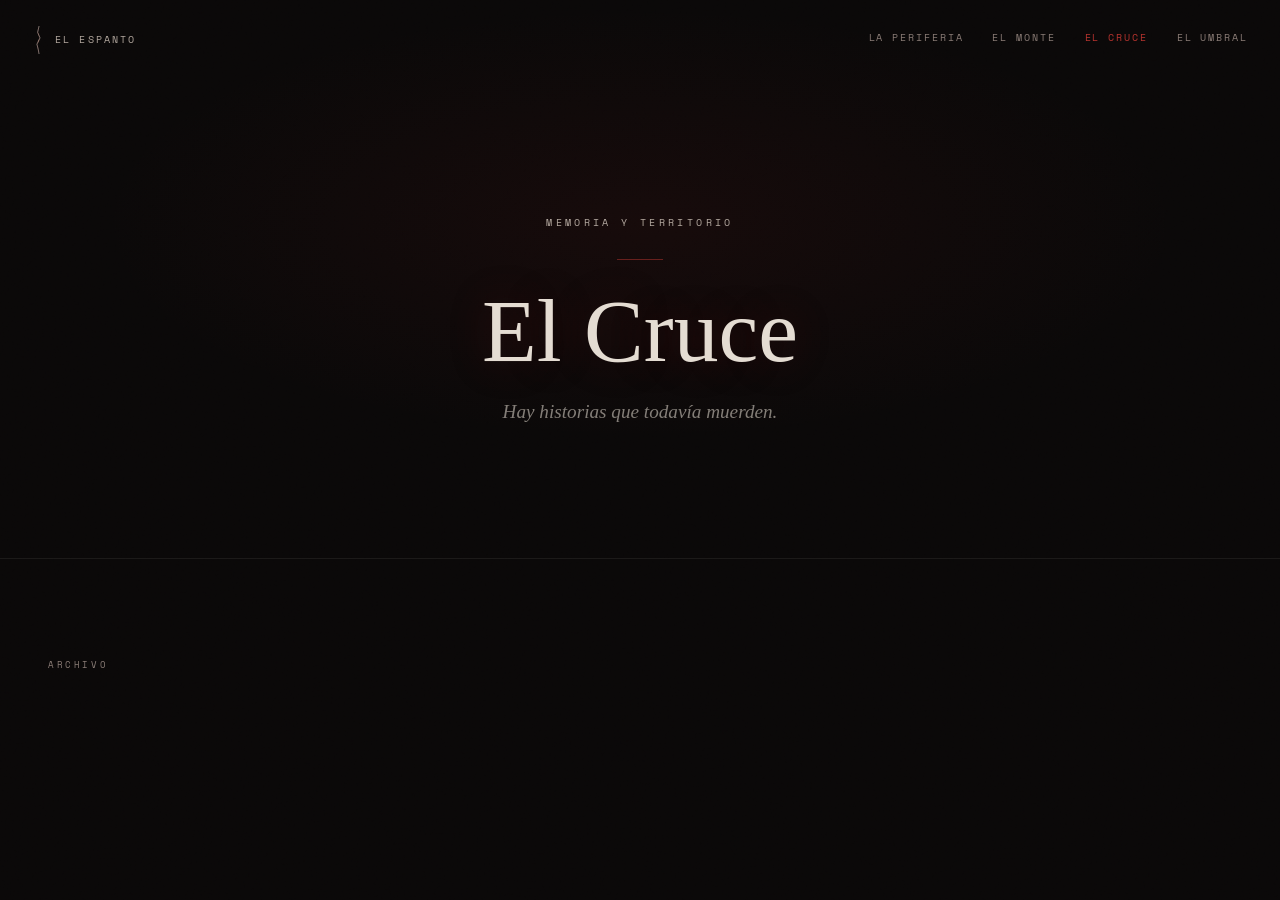
==== commit f7072845: "Add files via upload" ====
--- a/cruce.html
+++ b/cruce.html
@@ -184,11 +184,14 @@
   }
 
   .ficha {
+    display: block;
     position: relative;
     aspect-ratio: 3 / 4;
     background: var(--piedra);
     border: 1px solid rgba(228,220,210,0.1);
     box-shadow: 0 14px 26px rgba(0,0,0,0.4);
+    text-decoration: none;
+    color: inherit;
   }
   .ficha:nth-child(1) { transform: rotate(-1.4deg); }
   .ficha:nth-child(2) { transform: rotate(0.9deg); margin-top: 1.4rem; }
@@ -211,6 +214,20 @@
     box-shadow: 0 0 5px rgba(184,52,47,0.6);
   }
 
+  /* contenedor solo para la foto — recorta la imagen sin
+     cortar el alfiler, que sobresale del marco de la ficha */
+  .ficha-imagen {
+    position: absolute;
+    inset: 0;
+    overflow: hidden;
+  }
+  .ficha-imagen img {
+    width: 100%;
+    height: 100%;
+    object-fit: cover;
+    display: block;
+  }
+
   .ficha-interior {
     position: absolute;
     inset: 10px;
@@ -242,6 +259,29 @@
   @media (max-width: 600px) {
     .tablero { grid-template-columns: repeat(2, 1fr); gap: 2.4rem 1.2rem; }
     .ficha { transform: none !important; margin-top: 0 !important; }
+  }
+
+  /* paginación del archivo */
+  .paginacion {
+    display: flex;
+    gap: 0.6rem;
+    justify-content: center;
+    margin-top: 2.5rem;
+  }
+  .pagina-btn {
+    width: 2.2rem; height: 2.2rem;
+    border: 1px solid rgba(228,220,210,0.18);
+    background: transparent;
+    color: var(--gris-claro);
+    font-family: 'Space Mono', monospace;
+    font-size: 0.75rem;
+    cursor: pointer;
+  }
+  .pagina-btn:hover { border-color: var(--sangre-viva); }
+  .pagina-btn.activo {
+    background: var(--sangre-viva);
+    border-color: var(--sangre-viva);
+    color: var(--hueso);
   }
 </style>
 </head>
@@ -286,18 +326,49 @@
   <span class="archivo-etiqueta">Archivo</span>
 
   <div class="tablero">
-    <div class="ficha"><div class="ficha-interior"></div><span class="ficha-numero">001</span></div>
-    <div class="ficha"><div class="ficha-interior"></div><span class="ficha-numero">002</span></div>
-    <div class="ficha"><div class="ficha-interior"></div><span class="ficha-numero">003</span></div>
-    <div class="ficha"><div class="ficha-interior"></div><span class="ficha-numero">004</span></div>
-    <div class="ficha"><div class="ficha-interior"></div><span class="ficha-numero">005</span></div>
-    <div class="ficha"><div class="ficha-interior"></div><span class="ficha-numero">006</span></div>
-    <div class="ficha"><div class="ficha-interior"></div><span class="ficha-numero">007</span></div>
-    <div class="ficha"><div class="ficha-interior"></div><span class="ficha-numero">008</span></div>
+    <!-- Cuando publiques tu primera pieza, va aquí adentro. -->
   </div>
 </section>
 
 <div class="grano"></div>
 
+<script>
+(function () {
+  var CONTENEDOR = document.querySelector('.tablero');
+  var MAX_POR_PAGINA = 8;
+  if (!CONTENEDOR) return;
+  var items = Array.prototype.slice.call(CONTENEDOR.children);
+  var totalPaginas = Math.max(1, Math.ceil(items.length / MAX_POR_PAGINA));
+
+  function mostrarPagina(n) {
+    items.forEach(function (item, i) {
+      var pagina = Math.floor(i / MAX_POR_PAGINA) + 1;
+      item.style.display = (pagina === n) ? '' : 'none';
+    });
+    document.querySelectorAll('.pagina-btn').forEach(function (btn) {
+      btn.classList.toggle('activo', Number(btn.dataset.pagina) === n);
+    });
+  }
+
+  if (totalPaginas > 1) {
+    var nav = document.createElement('div');
+    nav.className = 'paginacion';
+    for (var p = 1; p <= totalPaginas; p++) {
+      (function (p) {
+        var btn = document.createElement('button');
+        btn.className = 'pagina-btn';
+        btn.textContent = p;
+        btn.dataset.pagina = p;
+        btn.addEventListener('click', function () { mostrarPagina(p); });
+        nav.appendChild(btn);
+      })(p);
+    }
+    CONTENEDOR.insertAdjacentElement('afterend', nav);
+  }
+
+  mostrarPagina(1);
+})();
+</script>
+
 </body>
 </html>
